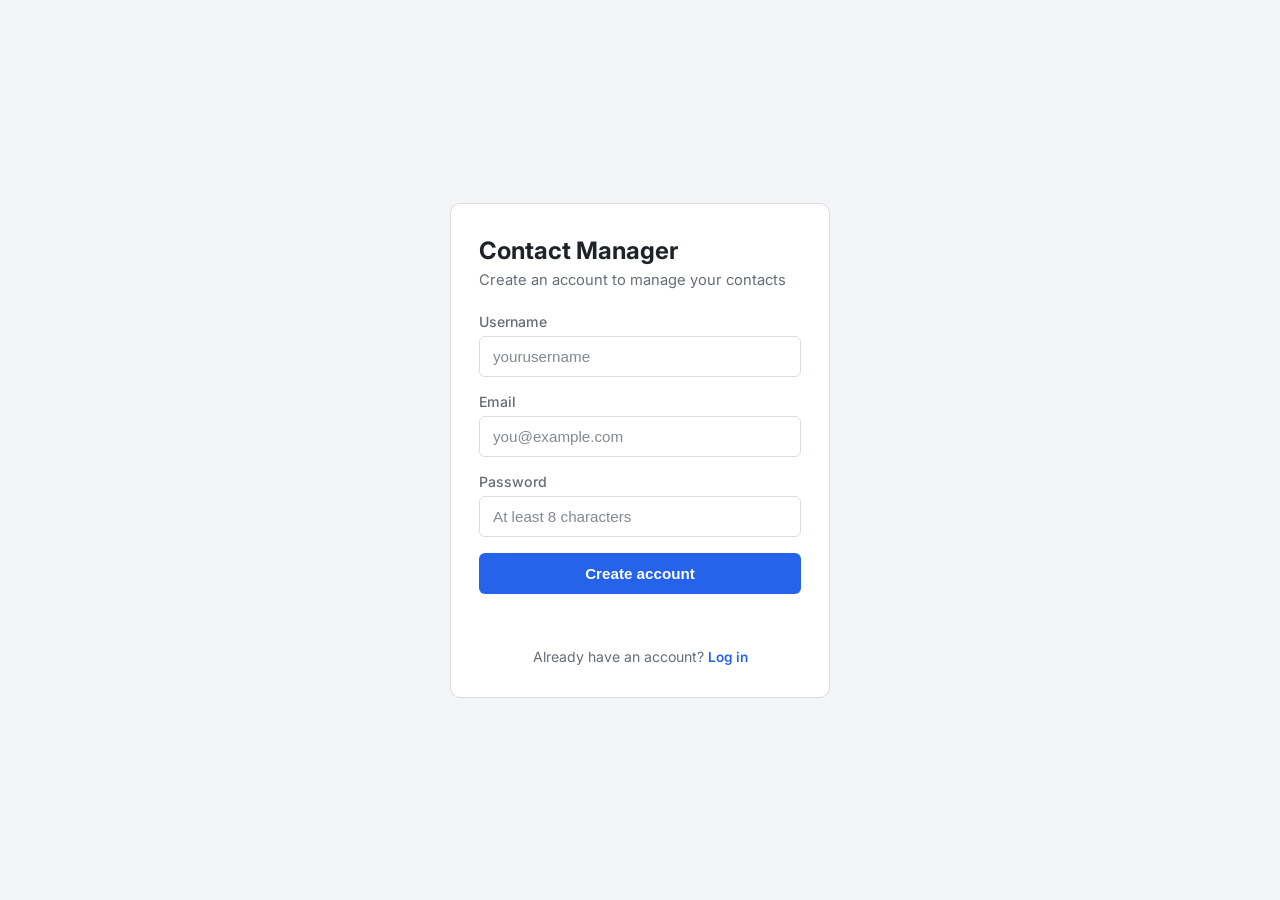
==== signup/index.html @ 4618faff "Add signup page and link it from login - Add signup/ page with username, email, and password fields " ====
<!DOCTYPE html>
<html lang="en">
  <head>
    <meta charset="UTF-8" />
    <meta name="viewport" content="width=device-width, initial-scale=1.0" />
    <title>Contact Manager — Sign up</title>
    <link rel="preconnect" href="https://fonts.googleapis.com" />
    <link rel="preconnect" href="https://fonts.gstatic.com" crossorigin />
    <link href="https://fonts.googleapis.com/css2?family=Inter:wght@400;500;600;700;800&display=swap" rel="stylesheet" />
    <link rel="stylesheet" href="styles.css" />
  </head>
  <body>
    <main class="page-shell">
      <section class="login-panel" aria-label="Sign up panel">
        <h1>Contact Manager</h1>
        <p class="subtitle">Create an account to manage your contacts</p>

        <form id="signupForm" class="login-form" novalidate>
          <div class="field-group">
            <label for="username">Username</label>
            <input id="username" name="username" type="text" placeholder="yourusername" autocomplete="username" required />
          </div>

          <div class="field-group">
            <label for="email">Email</label>
            <input id="email" name="email" type="email" placeholder="you@example.com" autocomplete="email" required />
          </div>

          <div class="field-group">
            <label for="password">Password</label>
            <input id="password" name="password" type="password" placeholder="At least 8 characters" autocomplete="new-password" minlength="8" required />
          </div>

          <button type="submit" class="primary-btn" id="submitButton">
            <span class="btn-text">Create account</span>
          </button>

          <div id="formMessage" class="form-message" role="alert" aria-live="polite"></div>
        </form>

        <p class="signup-link">
          Already have an account?
          <a href="../login/index.html">Log in</a>
        </p>
      </section>
    </main>

    <script src="script.js"></script>
  </body>
</html>
---- signup/styles.css ----
:root {
  --bg: #f4f5f7;
  --card-bg: #ffffff;
  --border: #d9dce1;
  --text: #1f2328;
  --muted: #656d76;
  --primary: #2563eb;
  --primary-strong: #1d4ed8;
  --success: #15803d;
  --error: #b91c1c;
}

@media (prefers-color-scheme: dark) {
  :root {
    --bg: #16181d;
    --card-bg: #1e2128;
    --border: #333844;
    --text: #e6e8eb;
    --muted: #9aa2ad;
  }
}

* {
  box-sizing: border-box;
}

html, body {
  margin: 0;
  min-height: 100%;
  font-family: "Inter", sans-serif;
}

body {
  min-height: 100vh;
  display: grid;
  place-items: center;
  background: var(--bg);
  color: var(--text);
}

.page-shell {
  width: min(100%, 1200px);
  display: grid;
  place-items: center;
  padding: 32px 20px;
}

.login-panel {
  width: min(100%, 380px);
  background: var(--card-bg);
  border: 1px solid var(--border);
  border-radius: 10px;
  padding: 32px 28px;
}

h1 {
  margin: 0;
  font-size: 1.5rem;
  font-weight: 700;
}

.subtitle {
  margin: 6px 0 0;
  color: var(--muted);
  font-size: 0.92rem;
}

.login-form {
  margin-top: 24px;
}

.field-group {
  display: flex;
  flex-direction: column;
  gap: 6px;
  margin-bottom: 16px;
}

label {
  color: var(--muted);
  font-size: 0.88rem;
  font-weight: 500;
}

input {
  appearance: none;
  width: 100%;
  padding: 11px 13px;
  border-radius: 6px;
  border: 1px solid var(--border);
  background: var(--card-bg);
  color: var(--text);
  font-size: 0.95rem;
  outline: none;
  transition: border-color 0.15s ease;
}

input::placeholder {
  color: var(--muted);
  opacity: 0.8;
}

input:focus {
  border-color: var(--primary);
}

.meta-row {
  display: flex;
  justify-content: space-between;
  align-items: center;
  gap: 14px;
  margin: 2px 0 20px;
}

.remember-me {
  display: inline-flex;
  align-items: center;
  gap: 8px;
  color: var(--muted);
  font-size: 0.85rem;
}

.remember-me input {
  width: 15px;
  height: 15px;
  accent-color: var(--primary);
}

.link-text,
.signup-link a {
  color: var(--primary);
  text-decoration: none;
  font-weight: 600;
  font-size: 0.85rem;
}

.link-text:hover,
.signup-link a:hover {
  text-decoration: underline;
}

.primary-btn {
  width: 100%;
  border: none;
  border-radius: 6px;
  padding: 12px 18px;
  background: var(--primary);
  color: white;
  font-size: 0.95rem;
  font-weight: 600;
  cursor: pointer;
  transition: background 0.15s ease, opacity 0.15s ease;
}

.primary-btn:hover {
  background: var(--primary-strong);
}

.primary-btn:disabled {
  opacity: 0.7;
  cursor: not-allowed;
}

.form-message {
  min-height: 20px;
  margin-top: 14px;
  font-size: 0.87rem;
  color: var(--muted);
}

.form-message.success {
  color: var(--success);
}

.form-message.error {
  color: var(--error);
}

.signup-link {
  margin: 20px 0 0;
  text-align: center;
  color: var(--muted);
  font-size: 0.88rem;
}

@media (max-width: 480px) {
  .login-panel {
    padding: 24px 20px;
    border-radius: 8px;
  }

  .meta-row {
    align-items: flex-start;
    flex-direction: column;
  }
}
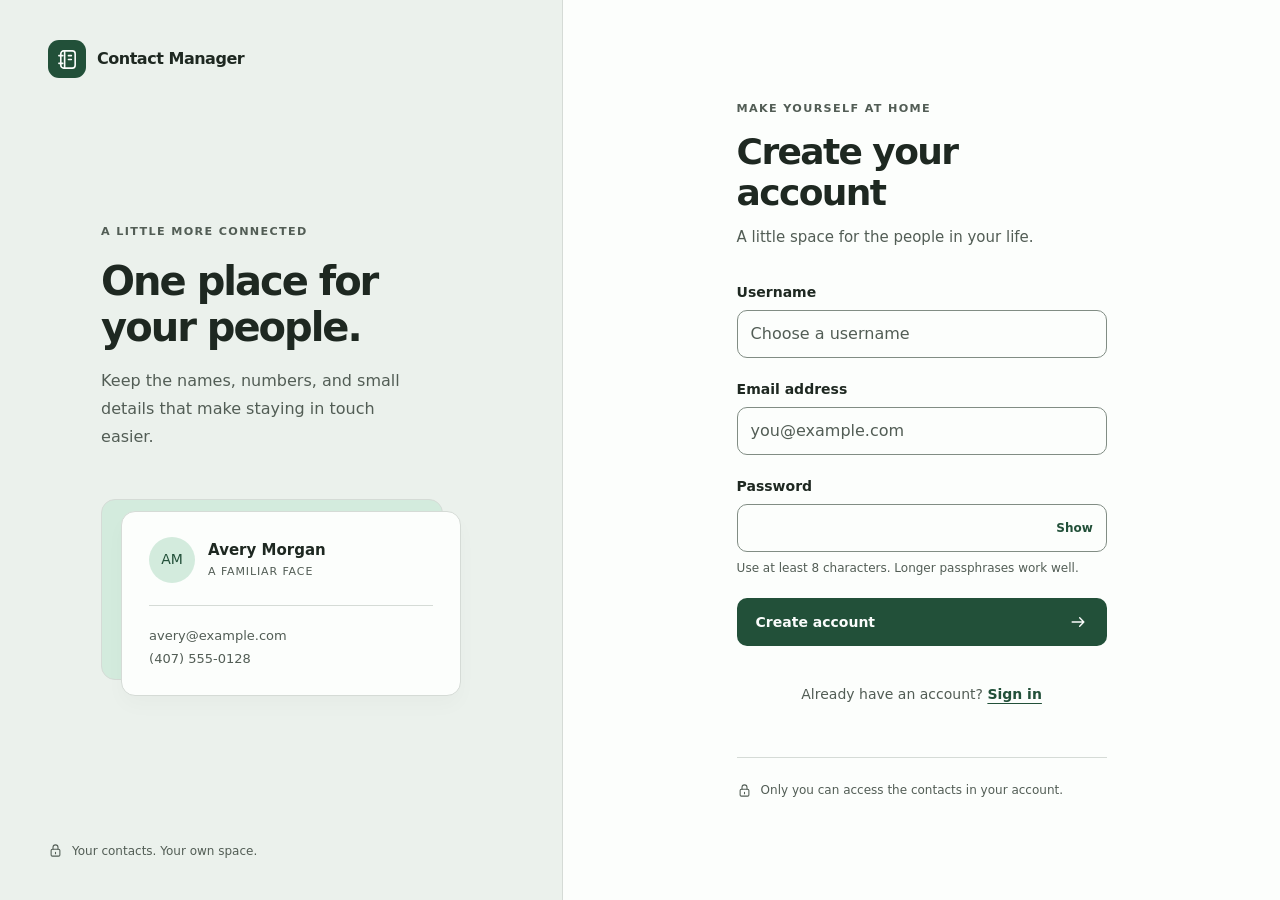
==== commit 4bcaab9c: "Redesign authentication with shared accessible form controls" ====
--- a/signup/index.html
+++ b/signup/index.html
@@ -1,50 +1,54 @@
 <!DOCTYPE html>
 <html lang="en">
-  <head>
-    <meta charset="UTF-8" />
-    <meta name="viewport" content="width=device-width, initial-scale=1.0" />
-    <title>Contact Manager — Sign up</title>
-    <link rel="preconnect" href="https://fonts.googleapis.com" />
-    <link rel="preconnect" href="https://fonts.gstatic.com" crossorigin />
-    <link href="https://fonts.googleapis.com/css2?family=Inter:wght@400;500;600;700;800&display=swap" rel="stylesheet" />
-    <link rel="stylesheet" href="styles.css" />
-  </head>
-  <body>
-    <main class="page-shell">
-      <section class="login-panel" aria-label="Sign up panel">
-        <h1>Contact Manager</h1>
-        <p class="subtitle">Create an account to manage your contacts</p>
-
+<head>
+  <meta charset="UTF-8" />
+  <meta name="viewport" content="width=device-width, initial-scale=1.0" />
+  <meta name="theme-color" content="#284e3d" />
+  <title>Create account | Contact Manager</title>
+  <link rel="stylesheet" href="../assets/ui.css" />
+  <link rel="stylesheet" href="../assets/auth.css" />
+</head>
+<body>
+  <a class="skip-link" href="#main">Skip to create account</a>
+  <div class="auth-page">
+    <aside class="auth-story" aria-label="About Contact Manager">
+      <a class="brand" href="../login/index.html"><span class="brand-mark"><svg class="icon" aria-hidden="true"><use href="../assets/icons.svg#book"></use></svg></span>Contact Manager</a>
+      <div class="story-content">
+        <div class="eyebrow">A little more connected</div>
+        <h2>One place for<br />your people.</h2>
+        <p>Keep the names, numbers, and small details that make staying in touch easier.</p>
+        <div class="address-illustration" aria-hidden="true">
+          <div class="sample-contact">
+            <div class="sample-top"><span class="sample-avatar">AM</span><div><div class="sample-name">Avery Morgan</div><div class="sample-label">A familiar face</div></div></div>
+            <div class="sample-detail">avery@example.com<br />(407) 555-0128</div>
+          </div>
+        </div>
+      </div>
+      <p class="story-footer"><svg class="icon" aria-hidden="true"><use href="../assets/icons.svg#lock"></use></svg>Your contacts. Your own space.</p>
+    </aside>
+    <main class="auth-main" id="main" tabindex="-1">
+      <section class="auth-form-wrap" aria-labelledby="pageTitle">
+        <p class="eyebrow">Make yourself at home</p>
+        <h1 id="pageTitle">Create your account</h1>
+        <p class="auth-intro">A little space for the people in your life.</p>
         <form id="signupForm" class="login-form" novalidate>
+          <div class="field-group"><label for="username">Username</label><input id="username" name="username" type="text" autocomplete="username" maxlength="50" placeholder="Choose a username" required /></div>
+          <div class="field-group"><label for="email">Email address</label><input id="email" name="email" type="email" autocomplete="email" maxlength="254" placeholder="you@example.com" required /></div>
           <div class="field-group">
-            <label for="username">Username</label>
-            <input id="username" name="username" type="text" placeholder="yourusername" autocomplete="username" required />
+            <label for="password">Password</label>
+            <div class="password-control"><input id="password" name="password" type="password" autocomplete="new-password" minlength="8" aria-describedby="passwordHint" required /><button class="password-toggle" type="button" data-password-toggle="password" aria-label="Show password" aria-pressed="false" aria-controls="password">Show</button></div>
+            <p id="passwordHint" class="field-hint">Use at least 8 characters. Longer passphrases work well.</p>
           </div>
 
-          <div class="field-group">
-            <label for="email">Email</label>
-            <input id="email" name="email" type="email" placeholder="you@example.com" autocomplete="email" required />
-          </div>
-
-          <div class="field-group">
-            <label for="password">Password</label>
-            <input id="password" name="password" type="password" placeholder="At least 8 characters" autocomplete="new-password" minlength="8" required />
-          </div>
-
-          <button type="submit" class="primary-btn" id="submitButton">
-            <span class="btn-text">Create account</span>
-          </button>
-
-          <div id="formMessage" class="form-message" role="alert" aria-live="polite"></div>
+          <div id="formMessage" class="form-message" role="status" aria-live="polite" tabindex="-1"></div>
+          <button type="submit" class="primary-btn" id="submitButton"><span class="btn-text">Create account</span><svg class="icon" aria-hidden="true"><use href="../assets/icons.svg#arrow"></use></svg></button>
         </form>
-
-        <p class="signup-link">
-          Already have an account?
-          <a href="../login/index.html">Log in</a>
-        </p>
+        <p class="signup-link">Already have an account? <a href="../login/index.html">Sign in</a></p>
+        <p class="auth-footnote"><svg class="icon" aria-hidden="true"><use href="../assets/icons.svg#lock"></use></svg>Only you can access the contacts in your account.</p>
       </section>
     </main>
-
-    <script src="script.js"></script>
-  </body>
+  </div>
+  <script src="../assets/forms.js"></script>
+  <script src="script.js"></script>
+</body>
 </html>
--- a/assets/ui.css
+++ b/assets/ui.css
@@ -0,0 +1,89 @@
+:root {
+  color-scheme: light;
+  --canvas: oklch(0.975 0.005 155);
+  --surface: oklch(0.994 0.003 155);
+  --surface-soft: oklch(0.952 0.009 155);
+  --line: oklch(0.885 0.009 155);
+  --input-line: oklch(0.63 0.018 155);
+  --ink: oklch(0.265 0.018 155);
+  --muted: oklch(0.465 0.018 155);
+  --primary: oklch(0.39 0.064 160);
+  --primary-hover: oklch(0.325 0.055 160);
+  --on-primary: oklch(0.99 0.003 155);
+  --accent-soft: oklch(0.918 0.032 160);
+  --error: oklch(0.43 0.16 25);
+  --error-soft: oklch(0.96 0.017 25);
+  --success: oklch(0.37 0.07 155);
+  --ease: cubic-bezier(0.22, 1, 0.36, 1);
+  --radius: 10px;
+  font-family: -apple-system, BlinkMacSystemFont, "Segoe UI", system-ui, sans-serif;
+  font-synthesis: none;
+  line-height: 1.5;
+  color: var(--ink);
+  background: var(--canvas);
+}
+*, *::before, *::after { box-sizing: border-box; }
+[hidden] { display: none !important; }
+body { margin: 0; min-width: 280px; }
+h1, h2, h3, p { margin: 0; }
+h1 { font-size: 2.25rem; line-height: 1.15; letter-spacing: -0.045em; font-weight: 650; }
+h2 { font-size: 1.25rem; line-height: 1.3; letter-spacing: -0.025em; font-weight: 650; }
+p { max-width: 65ch; }
+a { color: var(--primary); text-underline-offset: 4px; }
+a:hover { text-decoration-thickness: 2px; }
+button, input, textarea { font: inherit; }
+button, a, input, textarea { -webkit-tap-highlight-color: transparent; }
+button { cursor: pointer; }
+button:disabled { cursor: wait; opacity: 0.65; }
+:focus-visible { outline: 3px solid var(--primary); outline-offset: 4px; }
+.icon { width: 20px; height: 20px; flex-shrink: 0; fill: none; stroke: currentColor; stroke-width: 1.7; stroke-linecap: round; stroke-linejoin: round; }
+.brand { display: inline-flex; align-items: center; gap: 11px; font-size: 1rem; font-weight: 650; letter-spacing: -0.03em; color: var(--ink); text-decoration: none; }
+.brand-mark { display: grid; place-items: center; width: 38px; height: 38px; border-radius: 11px; background: var(--primary); color: var(--on-primary); }
+.brand-mark .icon { width: 23px; height: 23px; }
+.eyebrow { font-size: 0.7rem; font-weight: 650; letter-spacing: 0.12em; text-transform: uppercase; color: var(--muted); }
+.muted, .optional, .field-hint { color: var(--muted); }
+.optional { font-weight: 400; font-size: 0.75rem; margin-left: 5px; }
+.primary-btn, .secondary-btn, .text-btn, .danger-btn {
+  min-height: 44px; display: inline-flex; align-items: center; justify-content: center; gap: 9px;
+  border-radius: var(--radius); border: 1px solid transparent; padding: 10px 17px;
+  font-size: 0.875rem; font-weight: 600; text-decoration: none;
+  transition: background-color 180ms var(--ease), color 180ms var(--ease), transform 180ms var(--ease);
+}
+.primary-btn { color: var(--on-primary); background: var(--primary); }
+.primary-btn:hover:not(:disabled) { background: var(--primary-hover); }
+.secondary-btn { background: var(--surface); border-color: var(--input-line); color: var(--ink); }
+.secondary-btn:hover:not(:disabled), .text-btn:hover:not(:disabled) { background: var(--surface-soft); }
+.text-btn { background: transparent; color: var(--muted); }
+.danger-btn { background: var(--error); color: var(--on-primary); }
+button:active:not(:disabled) { transform: translateY(1px); }
+.field-group { display: flex; flex-direction: column; gap: 7px; min-width: 0; }
+.field-group label { font-size: 0.875rem; font-weight: 600; }
+input:not([type="checkbox"]), textarea {
+  width: 100%; min-height: 46px; border: 1px solid var(--input-line); border-radius: var(--radius);
+  padding: 11px 13px; background: var(--surface); color: var(--ink); font-size: 1rem;
+  transition: border-color 180ms var(--ease), background-color 180ms var(--ease);
+}
+input::placeholder, textarea::placeholder { color: var(--muted); opacity: 1; }
+input:focus, textarea:focus { border-color: var(--primary); }
+input[aria-invalid="true"], textarea[aria-invalid="true"] { border-color: var(--error); }
+input[type="checkbox"] { appearance: auto; width: 18px; height: 18px; accent-color: var(--primary); margin: 0; }
+textarea { resize: vertical; min-height: 94px; }
+.field-hint { font-size: 0.75rem; line-height: 1.5; }
+.field-grid { display: grid; grid-template-columns: 1fr 1fr; gap: 14px; }
+.form-message, .contact-message { font-size: 0.875rem; border-radius: var(--radius); }
+.form-message:empty, .contact-message:empty { display: none; }
+.form-message:not(:empty), .contact-message:not(:empty) { padding: 12px 15px; background: var(--surface-soft); }
+.form-message.error, .contact-message.error { color: var(--error); background: var(--error-soft); }
+.form-message.success, .contact-message.success { color: var(--success); background: var(--accent-soft); }
+.sr-only { position: absolute; width: 1px; height: 1px; padding: 0; margin: -1px; overflow: hidden; clip-path: inset(50%); white-space: nowrap; border: 0; }
+.skip-link { position: fixed; top: 12px; left: 12px; transform: translateY(-160%); z-index: 20; background: var(--surface); padding: 12px 18px; border: 1px solid var(--primary); border-radius: var(--radius); }
+.skip-link:focus { transform: translateY(0); }
+button[aria-busy="true"]::before { content: ''; width: 10px; height: 10px; border-radius: 50%; background: currentColor; animation: pending 900ms ease-in-out infinite alternate; }
+@keyframes pending { to { opacity: 0.35; } }
+@keyframes reveal { from { opacity: 0; transform: translateY(8px); } to { opacity: 1; transform: translateY(0); } }
+@media (prefers-reduced-motion: reduce) {
+  *, *::before, *::after { animation: none !important; transition: none !important; scroll-behavior: auto !important; }
+}
+@media (forced-colors: active) {
+  .primary-btn, .brand-mark, .avatar { border: 1px solid ButtonText; }
+}
--- a/assets/auth.css
+++ b/assets/auth.css
@@ -0,0 +1,40 @@
+.auth-page { min-height: 100svh; display: grid; grid-template-columns: minmax(360px, 44%) 1fr; }
+.auth-story { background: var(--surface-soft); padding: 40px 48px; display: flex; flex-direction: column; border-right: 1px solid var(--line); }
+.story-content { margin: auto; padding: 64px 0; width: min(100%, 360px); }
+.story-content h2 { font-size: 2.5rem; line-height: 1.15; letter-spacing: -0.05em; margin: 17px 0; font-weight: 550; }
+.story-content > p { color: var(--muted); line-height: 1.75; max-width: 32ch; }
+.address-illustration { margin-top: 48px; position: relative; padding: 12px 0 0 20px; }
+.address-illustration::before { content: ''; position: absolute; inset: 0 18px 16px 0; background: var(--accent-soft); border: 1px solid var(--line); border-radius: 14px; }
+.sample-contact { position: relative; background: var(--surface); border: 1px solid var(--line); border-radius: 14px; padding: 25px 27px; box-shadow: 0 10px 20px oklch(0.265 0.018 155 / 0.025); }
+.sample-top { display: flex; align-items: center; gap: 13px; padding-bottom: 22px; margin-bottom: 18px; border-bottom: 1px solid var(--line); }
+.sample-avatar { display: grid; place-items: center; width: 46px; height: 46px; background: var(--accent-soft); color: var(--primary); font-size: 0.875rem; border-radius: 50%; }
+.sample-name { font-size: 0.9375rem; font-weight: 600; }
+.sample-label { color: var(--muted); font-size: 0.6875rem; letter-spacing: 0.08em; text-transform: uppercase; margin-top: 3px; }
+.sample-detail { font-size: 0.8125rem; color: var(--muted); line-height: 1.8; }
+.story-footer { display: flex; gap: 9px; align-items: center; font-size: 0.75rem; color: var(--muted); }
+.story-footer .icon { width: 15px; height: 15px; }
+.auth-main { min-width: 0; display: flex; align-items: center; justify-content: center; padding: 64px 36px; background: var(--surface); }
+.auth-form-wrap { width: 100%; max-width: 370px; }
+.auth-form-wrap .eyebrow { margin-bottom: 13px; }
+.auth-form-wrap h1 { font-size: 2.25rem; margin-bottom: 12px; }
+.auth-intro { font-size: 0.9375rem; color: var(--muted); margin-bottom: 34px; }
+.login-form { display: grid; gap: 21px; }
+.password-control { display: flex; align-items: center; position: relative; }
+.password-control input { padding-right: 70px; }
+.password-toggle { position: absolute; right: 3px; min-height: 44px; min-width: 58px; padding: 6px 10px; border: 0; border-radius: 7px; color: var(--primary); background: transparent; font-size: 0.75rem; font-weight: 600; }
+.password-toggle:hover { background: var(--surface-soft); }
+.remember-me { display: inline-flex; align-items: center; gap: 10px; width: fit-content; min-height: 44px; font-size: 0.875rem; color: var(--muted); cursor: pointer; }
+.login-form > .primary-btn { min-height: 48px; justify-content: space-between; padding-inline: 18px; }
+.signup-link { font-size: 0.875rem; color: var(--muted); text-align: center; margin-top: 28px; }
+.signup-link a { font-weight: 600; display: inline-block; padding-block: 10px; }
+.auth-footnote { margin-top: 42px; padding-top: 23px; border-top: 1px solid var(--line); color: var(--muted); font-size: 0.75rem; display: flex; gap: 9px; align-items: center; }
+.auth-footnote .icon { width: 15px; height: 15px; }
+@media (max-width: 760px) {
+  .auth-page { display: block; background: var(--surface); }
+  .auth-story { padding: 25px 24px; border-right: 0; border-bottom: 1px solid var(--line); background: var(--surface); }
+  .story-content, .story-footer { display: none; }
+  .auth-main { padding: 42px 24px; align-items: flex-start; }
+  .auth-form-wrap { max-width: 410px; }
+  .auth-form-wrap h1 { font-size: 2rem; }
+  .auth-footnote { margin-top: 30px; }
+}
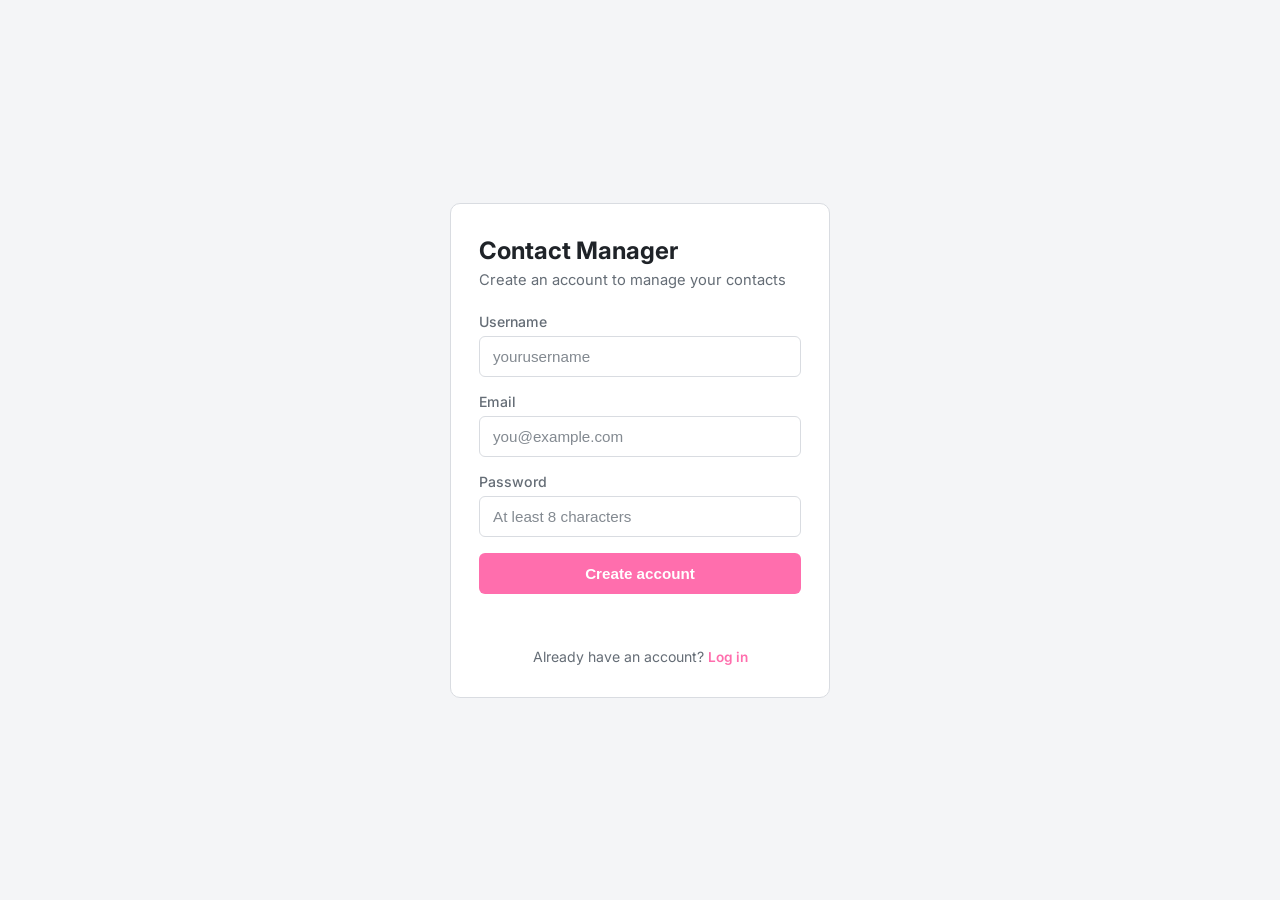
==== commit a5b56922: "Remove remember me and forgot password from login, add comments Drop the remember-me checkbox and fo" ====
--- a/signup/index.html
+++ b/signup/index.html
@@ -1,54 +1,55 @@
 <!DOCTYPE html>
 <html lang="en">
-<head>
-  <meta charset="UTF-8" />
-  <meta name="viewport" content="width=device-width, initial-scale=1.0" />
-  <meta name="theme-color" content="#284e3d" />
-  <title>Create account | Contact Manager</title>
-  <link rel="stylesheet" href="../assets/ui.css" />
-  <link rel="stylesheet" href="../assets/auth.css" />
-</head>
-<body>
-  <a class="skip-link" href="#main">Skip to create account</a>
-  <div class="auth-page">
-    <aside class="auth-story" aria-label="About Contact Manager">
-      <a class="brand" href="../login/index.html"><span class="brand-mark"><svg class="icon" aria-hidden="true"><use href="../assets/icons.svg#book"></use></svg></span>Contact Manager</a>
-      <div class="story-content">
-        <div class="eyebrow">A little more connected</div>
-        <h2>One place for<br />your people.</h2>
-        <p>Keep the names, numbers, and small details that make staying in touch easier.</p>
-        <div class="address-illustration" aria-hidden="true">
-          <div class="sample-contact">
-            <div class="sample-top"><span class="sample-avatar">AM</span><div><div class="sample-name">Avery Morgan</div><div class="sample-label">A familiar face</div></div></div>
-            <div class="sample-detail">avery@example.com<br />(407) 555-0128</div>
+  <head>
+    <meta charset="UTF-8" />
+    <meta name="viewport" content="width=device-width, initial-scale=1.0" />
+    <title>Contact Manager — Sign up</title>
+    <!-- Inter font from Google Fonts -->
+    <link rel="preconnect" href="https://fonts.googleapis.com" />
+    <link rel="preconnect" href="https://fonts.gstatic.com" crossorigin />
+    <link href="https://fonts.googleapis.com/css2?family=Inter:wght@400;500;600;700;800&display=swap" rel="stylesheet" />
+    <link rel="stylesheet" href="styles.css" />
+  </head>
+  <body>
+    <main class="page-shell">
+      <section class="login-panel" aria-label="Sign up panel">
+        <!-- Page title -->
+        <h1>Contact Manager</h1>
+        <p class="subtitle">Create an account to manage your contacts</p>
+
+        <!-- Signup form; handled in script.js -->
+        <form id="signupForm" class="login-form" novalidate>
+          <div class="field-group">
+            <label for="username">Username</label>
+            <input id="username" name="username" type="text" placeholder="yourusername" autocomplete="username" required />
           </div>
-        </div>
-      </div>
-      <p class="story-footer"><svg class="icon" aria-hidden="true"><use href="../assets/icons.svg#lock"></use></svg>Your contacts. Your own space.</p>
-    </aside>
-    <main class="auth-main" id="main" tabindex="-1">
-      <section class="auth-form-wrap" aria-labelledby="pageTitle">
-        <p class="eyebrow">Make yourself at home</p>
-        <h1 id="pageTitle">Create your account</h1>
-        <p class="auth-intro">A little space for the people in your life.</p>
-        <form id="signupForm" class="login-form" novalidate>
-          <div class="field-group"><label for="username">Username</label><input id="username" name="username" type="text" autocomplete="username" maxlength="50" placeholder="Choose a username" required /></div>
-          <div class="field-group"><label for="email">Email address</label><input id="email" name="email" type="email" autocomplete="email" maxlength="254" placeholder="you@example.com" required /></div>
+
+          <div class="field-group">
+            <label for="email">Email</label>
+            <input id="email" name="email" type="email" placeholder="you@example.com" autocomplete="email" required />
+          </div>
+
           <div class="field-group">
             <label for="password">Password</label>
-            <div class="password-control"><input id="password" name="password" type="password" autocomplete="new-password" minlength="8" aria-describedby="passwordHint" required /><button class="password-toggle" type="button" data-password-toggle="password" aria-label="Show password" aria-pressed="false" aria-controls="password">Show</button></div>
-            <p id="passwordHint" class="field-hint">Use at least 8 characters. Longer passphrases work well.</p>
+            <input id="password" name="password" type="password" placeholder="At least 8 characters" autocomplete="new-password" minlength="8" required />
           </div>
 
-          <div id="formMessage" class="form-message" role="status" aria-live="polite" tabindex="-1"></div>
-          <button type="submit" class="primary-btn" id="submitButton"><span class="btn-text">Create account</span><svg class="icon" aria-hidden="true"><use href="../assets/icons.svg#arrow"></use></svg></button>
+          <button type="submit" class="primary-btn" id="submitButton">
+            <span class="btn-text">Create account</span>
+          </button>
+
+          <!-- Filled in by script.js with success or error messages -->
+          <div id="formMessage" class="form-message" role="alert" aria-live="polite"></div>
         </form>
-        <p class="signup-link">Already have an account? <a href="../login/index.html">Sign in</a></p>
-        <p class="auth-footnote"><svg class="icon" aria-hidden="true"><use href="../assets/icons.svg#lock"></use></svg>Only you can access the contacts in your account.</p>
+
+        <!-- Link to the other auth page -->
+        <p class="signup-link">
+          Already have an account?
+          <a href="../login/index.html">Log in</a>
+        </p>
       </section>
     </main>
-  </div>
-  <script src="../assets/forms.js"></script>
-  <script src="script.js"></script>
-</body>
+
+    <script src="script.js"></script>
+  </body>
 </html>
--- a/signup/styles.css
+++ b/signup/styles.css
@@ -0,0 +1,207 @@
+/* Color palette used across the page */
+:root {
+  --bg: #f4f5f7;
+  --card-bg: #ffffff;
+  --border: #d9dce1;
+  --text: #1f2328;
+  --muted: #656d76;
+  --primary: #FF6EAD;
+  --primary-strong: #FF358C;
+  --success: #15803d;
+  --error: #b91c1c;
+}
+
+/* Dark mode colors */
+@media (prefers-color-scheme: dark) {
+  :root {
+    --bg: #16181d;
+    --card-bg: #1e2128;
+    --border: #333844;
+    --text: #e6e8eb;
+    --muted: #9aa2ad;
+  }
+}
+
+/* Base reset */
+* {
+  box-sizing: border-box;
+}
+
+html, body {
+  margin: 0;
+  min-height: 100%;
+  font-family: "Inter", sans-serif;
+}
+
+body {
+  min-height: 100vh;
+  display: grid;
+  place-items: center;
+  background: var(--bg);
+  color: var(--text);
+}
+
+/* Centers the card on the page */
+.page-shell {
+  width: min(100%, 1200px);
+  display: grid;
+  place-items: center;
+  padding: 32px 20px;
+}
+
+/* The card that holds the form */
+.login-panel {
+  width: min(100%, 380px);
+  background: var(--card-bg);
+  border: 1px solid var(--border);
+  border-radius: 10px;
+  padding: 32px 28px;
+}
+
+/* Heading and subtitle */
+h1 {
+  margin: 0;
+  font-size: 1.5rem;
+  font-weight: 700;
+}
+
+.subtitle {
+  margin: 6px 0 0;
+  color: var(--muted);
+  font-size: 0.92rem;
+}
+
+/* Form layout and input fields */
+.login-form {
+  margin-top: 24px;
+}
+
+.field-group {
+  display: flex;
+  flex-direction: column;
+  gap: 6px;
+  margin-bottom: 16px;
+}
+
+label {
+  color: var(--muted);
+  font-size: 0.88rem;
+  font-weight: 500;
+}
+
+input {
+  appearance: none;
+  width: 100%;
+  padding: 11px 13px;
+  border-radius: 6px;
+  border: 1px solid var(--border);
+  background: var(--card-bg);
+  color: var(--text);
+  font-size: 0.95rem;
+  outline: none;
+  transition: border-color 0.15s ease;
+}
+
+input::placeholder {
+  color: var(--muted);
+  opacity: 0.8;
+}
+
+input:focus {
+  border-color: var(--primary);
+}
+
+.meta-row {
+  display: flex;
+  justify-content: space-between;
+  align-items: center;
+  gap: 14px;
+  margin: 2px 0 20px;
+}
+
+.remember-me {
+  display: inline-flex;
+  align-items: center;
+  gap: 8px;
+  color: var(--muted);
+  font-size: 0.85rem;
+}
+
+.remember-me input {
+  width: 15px;
+  height: 15px;
+  accent-color: var(--primary);
+}
+
+.link-text,
+/* Link to switch between login and signup */
+.signup-link a {
+  color: var(--primary);
+  text-decoration: none;
+  font-weight: 600;
+  font-size: 0.85rem;
+}
+
+.link-text:hover,
+.signup-link a:hover {
+  text-decoration: underline;
+}
+
+/* Submit button */
+.primary-btn {
+  width: 100%;
+  border: none;
+  border-radius: 6px;
+  padding: 12px 18px;
+  background: var(--primary);
+  color: white;
+  font-size: 0.95rem;
+  font-weight: 600;
+  cursor: pointer;
+  transition: background 0.15s ease, opacity 0.15s ease;
+}
+
+.primary-btn:hover {
+  background: var(--primary-strong);
+}
+
+.primary-btn:disabled {
+  opacity: 0.7;
+  cursor: not-allowed;
+}
+
+/* Success / error message under the button */
+.form-message {
+  min-height: 20px;
+  margin-top: 14px;
+  font-size: 0.87rem;
+  color: var(--muted);
+}
+
+.form-message.success {
+  color: var(--success);
+}
+
+.form-message.error {
+  color: var(--error);
+}
+
+.signup-link {
+  margin: 20px 0 0;
+  text-align: center;
+  color: var(--muted);
+  font-size: 0.88rem;
+}
+
+/* Smaller padding on phones */
+@media (max-width: 480px) {
+  .login-panel {
+    padding: 24px 20px;
+    border-radius: 8px;
+  }
+
+  .meta-row {
+    align-items: flex-start;
+    flex-direction: column;
+  }
+}
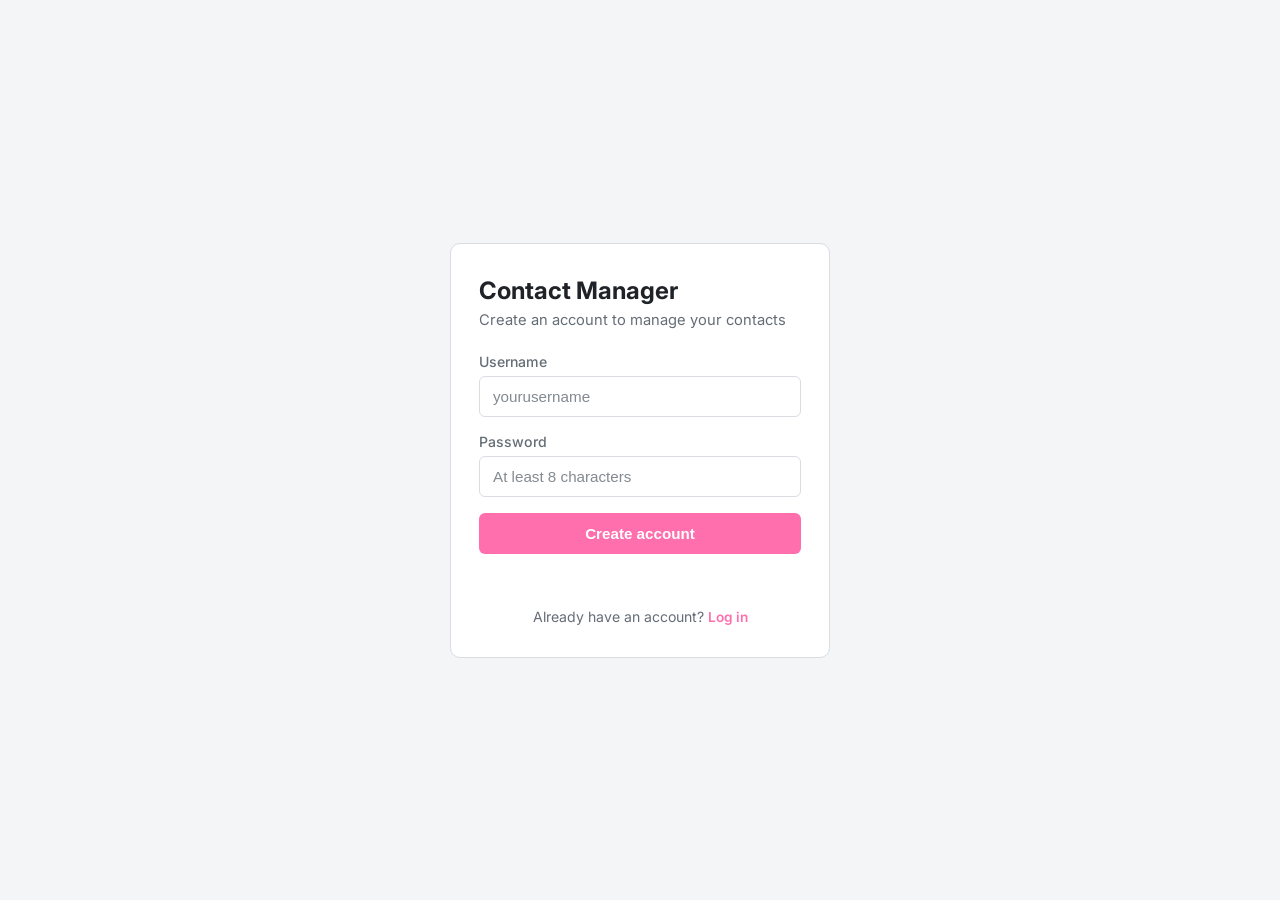
==== commit c93e6103: "Align app with original ERD and fix local preview sessions" ====
--- a/signup/index.html
+++ b/signup/index.html
@@ -4,7 +4,6 @@
     <meta charset="UTF-8" />
     <meta name="viewport" content="width=device-width, initial-scale=1.0" />
     <title>Contact Manager — Sign up</title>
-    <!-- Inter font from Google Fonts -->
     <link rel="preconnect" href="https://fonts.googleapis.com" />
     <link rel="preconnect" href="https://fonts.gstatic.com" crossorigin />
     <link href="https://fonts.googleapis.com/css2?family=Inter:wght@400;500;600;700;800&display=swap" rel="stylesheet" />
@@ -13,20 +12,13 @@
   <body>
     <main class="page-shell">
       <section class="login-panel" aria-label="Sign up panel">
-        <!-- Page title -->
         <h1>Contact Manager</h1>
         <p class="subtitle">Create an account to manage your contacts</p>
 
-        <!-- Signup form; handled in script.js -->
         <form id="signupForm" class="login-form" novalidate>
           <div class="field-group">
             <label for="username">Username</label>
-            <input id="username" name="username" type="text" placeholder="yourusername" autocomplete="username" required />
-          </div>
-
-          <div class="field-group">
-            <label for="email">Email</label>
-            <input id="email" name="email" type="email" placeholder="you@example.com" autocomplete="email" required />
+            <input id="username" name="username" type="text" placeholder="yourusername" autocomplete="username" maxlength="50" required />
           </div>
 
           <div class="field-group">
@@ -38,11 +30,9 @@
             <span class="btn-text">Create account</span>
           </button>
 
-          <!-- Filled in by script.js with success or error messages -->
           <div id="formMessage" class="form-message" role="alert" aria-live="polite"></div>
         </form>
 
-        <!-- Link to the other auth page -->
         <p class="signup-link">
           Already have an account?
           <a href="../login/index.html">Log in</a>
